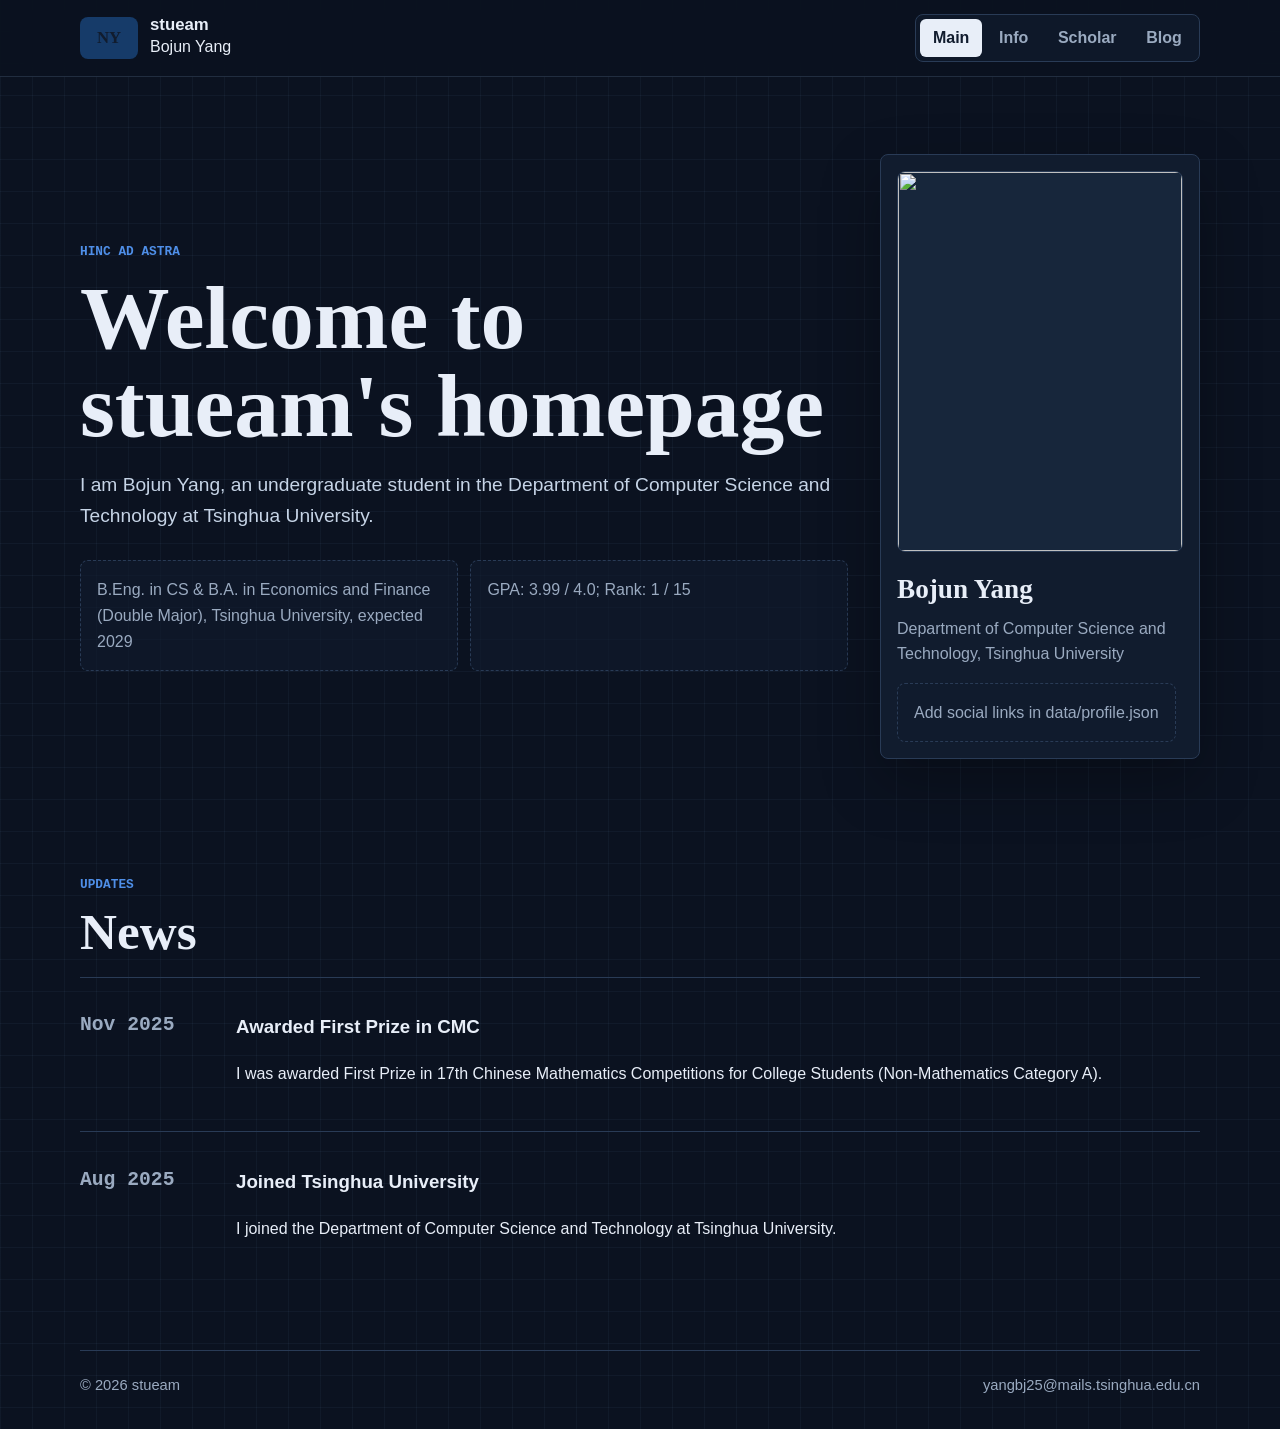
==== index.html @ 362ceb6b "feat: Intro homepage" ====
<!doctype html>
<html lang="en">
  <head>
    <meta charset="utf-8" />
    <meta name="viewport" content="width=device-width, initial-scale=1" />
    <meta name="description" content="Personal homepage template." />
    <title>stueam | Bojun Yang</title>
    <link rel="icon" href="assets/favicon.svg" type="image/svg+xml" />
    <link rel="stylesheet" href="assets/styles.css" />
    <script defer src="assets/app.js"></script>
  </head>
  <body>
    <a class="skip-link" href="#main-content">Skip to content</a>

    <header class="site-header">
      <div class="header-inner">
        <a class="brand" href="#main" aria-label="Homepage">
          <span class="brand-mark">NY</span>
          <span>
            <strong>stueam</strong>
            Bojun Yang
          </span>
        </a>

        <nav class="top-nav" aria-label="Primary navigation">
          <button class="nav-tab" type="button" data-route-target="main">Main</button>
          <button class="nav-tab" type="button" data-route-target="info">Info</button>
          <button class="nav-tab" type="button" data-route-target="scholar">Scholar</button>
          <button class="nav-tab" type="button" data-route-target="blog">Blog</button>
        </nav>
      </div>
    </header>

    <main id="main-content">
      <section id="view-main" class="view" aria-labelledby="main-title">
        <div class="hero-band">
          <div class="hero-grid">
            <div class="hero-copy">
              <h2 class="eyebrow">Hinc ad astra</h2>
              <h1 id="main-title">Welcome to stueam's homepage</h1>
              <p id="profile-bio" class="lead">Replace this area with your own introduction.</p>
              <div id="quick-facts" class="fact-grid" aria-label="Quick facts"></div>
            </div>

            <aside class="profile-card" aria-label="Profile summary">
              <div class="portrait-frame">
                <img src="C:\Users\18041\Desktop\stueam.github.io\data\portrait.jpg" style="width:100%; height:100%; object-fit:cover;">
              </div>
              <div>
                <h2 id="profile-name">Your Name</h2>
                <p id="profile-headline">Short headline placeholder</p>
              </div>
              <div id="social-links" class="social-links"></div>
            </aside>
          </div>
        </div>

        <div class="content-band">
          <div class="section-heading">
            <p class="eyebrow">Updates</p>
            <h2>News</h2>
          </div>
          <div id="news-list" class="news-list"></div>
        </div>
      </section>

      <section id="view-info" class="view" aria-labelledby="info-title" hidden>
        <div class="content-band resume-layout">
          <aside class="resume-toc" aria-label="Resume sections">
            <div class="mini-profile">
              <div class="mini-profile-placeholder">photo</div>
              <div>
                <strong>Your Name</strong>
                <span>Role or affiliation</span>
              </div>
            </div>
            <nav id="resume-toc-links"></nav>
          </aside>

          <article class="resume-panel">
            <div class="section-heading">
              <p class="eyebrow">Curriculum vitae</p>
              <h1 id="info-title">Info</h1>
            </div>
            <div id="resume-header" class="resume-header"></div>
            <div id="resume-sections"></div>
          </article>
        </div>
      </section>

      <section id="view-scholar" class="view" aria-labelledby="scholar-title" hidden>
        <div class="content-band">
          <div class="section-heading">
            <p class="eyebrow">Publications</p>
            <h1 id="scholar-title">Scholar</h1>
          </div>
          <div id="paper-list" class="paper-list"></div>
        </div>
      </section>

      <section id="view-blog" class="view" aria-labelledby="blog-title" hidden>
        <div class="content-band">
          <div class="section-heading">
            <p class="eyebrow">Writing archive</p>
            <h1 id="blog-title">Blog</h1>
          </div>

          <div class="blog-shell">
            <aside class="blog-sidebar" aria-label="Blog categories">
              <div id="blog-categories" class="category-list"></div>
            </aside>

            <div class="blog-main">
              <div id="blog-list" class="blog-list"></div>
              <article id="blog-reader" class="blog-reader" hidden>
                <button id="reader-close" class="icon-button" type="button" aria-label="Close reader">x</button>
                <div id="reader-meta" class="reader-meta"></div>
                <div class="reader-layout">
                  <nav id="reader-toc" class="reader-toc" aria-label="Document table of contents"></nav>
                  <div id="reader-content" class="reader-content"></div>
                </div>
              </article>
            </div>
          </div>
        </div>
      </section>

      <section id="view-doc" class="view document-view" aria-labelledby="doc-title" hidden>
        <div class="doc-band">
          <article id="doc-reader" class="doc-reader">
            <header class="doc-header">
              <button id="doc-back" class="text-button doc-back" type="button">Back</button>
              <div id="doc-meta" class="doc-meta"></div>
            </header>
            <div class="doc-layout">
              <div id="doc-content" class="reader-content doc-content"></div>
              <nav id="doc-toc" class="reader-toc doc-toc" aria-label="Document table of contents"></nav>
            </div>
          </article>
        </div>
      </section>
    </main>

    <footer class="site-footer">
      <span>&copy; <span id="year"></span> stueam</span>
      <span>yangbj25@mails.tsinghua.edu.cn</span>
    </footer>
  </body>
</html>
---- assets/styles.css ----
:root {
  color-scheme: light;
  --bg: #0b1220;
  --paper: #111c2e;
  --ink: #e8eef8;
  --muted: #9aaac0;
  --line: #293b56;
  --accent: #4f8fe8;
  --accent-2: #66a3d9;
  --soft: #17263b;
  --shadow: 0 22px 60px rgba(0, 0, 0, 0.28);
  --max: 1120px;
  --mono: "SFMono-Regular", Consolas, "Liberation Mono", monospace;
  --sans: "Segoe UI", "Noto Sans SC", Arial, sans-serif;
  --serif: Georgia, "Times New Roman", serif;
}

* {
  box-sizing: border-box;
}

html {
  scroll-behavior: smooth;
}

body {
  margin: 0;
  min-width: 320px;
  min-height: 100vh;
  display: flex;
  flex-direction: column;
  background:
    linear-gradient(90deg, rgba(125, 166, 214, 0.055) 1px, transparent 1px) 0 0 / 32px 32px,
    linear-gradient(0deg, rgba(125, 166, 214, 0.055) 1px, transparent 1px) 0 0 / 32px 32px,
    var(--bg);
  color: var(--ink);
  font-family: var(--sans);
  line-height: 1.6;
}

main {
  flex: 1 0 auto;
}

a {
  color: inherit;
}

button {
  font: inherit;
}

.skip-link {
  position: fixed;
  left: 1rem;
  top: 1rem;
  z-index: 10;
  transform: translateY(-150%);
  background: var(--ink);
  color: var(--paper);
  padding: 0.6rem 0.8rem;
  border-radius: 6px;
}

.skip-link:focus {
  transform: translateY(0);
}

.site-header {
  position: sticky;
  top: 0;
  z-index: 5;
  background: rgba(11, 18, 32, 0.9);
  border-bottom: 1px solid rgba(142, 174, 211, 0.18);
  backdrop-filter: blur(14px);
}

.header-inner,
.hero-band,
.content-band,
.site-footer,
.doc-band {
  width: min(var(--max), calc(100% - 32px));
  margin: 0 auto;
}

.header-inner {
  min-height: 76px;
  display: flex;
  align-items: center;
  justify-content: space-between;
  gap: 1rem;
}

.brand {
  display: inline-flex;
  align-items: center;
  gap: 0.75rem;
  text-decoration: none;
  min-width: max-content;
}

.brand-mark,
.portrait-placeholder,
.mini-profile-placeholder {
  display: grid;
  place-items: center;
  color: var(--paper);
  background: #163b69;
  border-radius: 8px;
}

.brand-mark {
  width: 58px;
  height: 42px;
  font-family: var(--serif);
  font-size: 1.05rem;
  font-weight: 700;
}

.brand strong,
.brand small {
  display: block;
}

.brand strong {
  line-height: 1.1;
  font-size: 1.05rem;
}

.brand small {
  color: var(--muted);
  font-size: 0.8rem;
}

.top-nav {
  display: inline-flex;
  align-items: center;
  gap: 0.25rem;
  padding: 0.28rem;
  background: rgba(17, 28, 46, 0.68);
  border: 1px solid var(--line);
  border-radius: 8px;
}

.nav-tab {
  min-height: 38px;
  border: 0;
  border-radius: 6px;
  background: transparent;
  color: var(--muted);
  padding: 0 0.8rem;
  cursor: pointer;
  font-weight: 700;
}

.nav-tab:hover,
.nav-tab:focus-visible {
  color: var(--ink);
  background: var(--soft);
}

.nav-tab.is-active {
  background: var(--ink);
  color: var(--paper);
}

.view {
  animation: fade-in 180ms ease;
}

@keyframes fade-in {
  from {
    opacity: 0;
    transform: translateY(5px);
  }
  to {
    opacity: 1;
    transform: translateY(0);
  }
}

.hero-band {
  padding: clamp(2.4rem, 6vw, 5rem) 0 clamp(2.5rem, 5vw, 4rem);
}

.hero-grid,
.resume-layout,
.blog-shell,
.reader-layout,
.doc-layout {
  display: grid;
  gap: clamp(1.2rem, 3vw, 2rem);
  align-items: start;
}

.hero-grid {
  grid-template-columns: minmax(0, 1fr) 320px;
  align-items: center;
}

.hero-copy h1,
.section-heading h1,
.section-heading h2,
.profile-card h2,
.reader-meta h2,
.doc-meta h1 {
  font-family: var(--serif);
}

.hero-copy h1 {
  margin: 0;
  font-size: clamp(2.6rem, 7vw, 5.8rem);
  line-height: 0.98;
}

.lead {
  max-width: 760px;
  margin: 1.3rem 0 0;
  color: #c6d4e6;
  font-size: clamp(1rem, 1.5vw, 1.22rem);
}

.eyebrow {
  margin: 0 0 0.7rem;
  color: var(--accent);
  font-family: var(--mono);
  font-size: 0.8rem;
  font-weight: 800;
  text-transform: uppercase;
}

.fact-grid,
.news-list,
.paper-list,
.blog-list,
.category-list {
  display: grid;
  gap: 0.8rem;
}

.fact-grid {
  margin-top: 1.8rem;
  grid-template-columns: repeat(2, minmax(0, 1fr));
}

.fact-item,
.empty-state,
.loading-line {
  border: 1px dashed var(--line);
  border-radius: 8px;
  background: rgba(17, 28, 46, 0.62);
  color: var(--muted);
  padding: 1rem;
}

.profile-card,
.reader-content {
  background: var(--paper);
  border: 1px solid var(--line);
  border-radius: 8px;
  box-shadow: var(--shadow);
}

.profile-card {
  padding: 1rem;
}

.portrait-frame {
  aspect-ratio: 3 / 4;
  overflow: hidden;
  border-radius: 8px;
  background: var(--soft);
  border: 1px solid var(--line);
}

.portrait-placeholder {
  width: 100%;
  height: 100%;
  background: linear-gradient(135deg, #101f36, #245a96);
  font-family: var(--mono);
  text-transform: uppercase;
  letter-spacing: 0.16em;
}

.profile-card h2 {
  margin: 1rem 0 0.25rem;
  font-size: 1.7rem;
}

.profile-card p {
  margin: 0;
  color: var(--muted);
}

.social-links {
  display: flex;
  flex-wrap: wrap;
  gap: 0.45rem;
  margin-top: 1rem;
}

.social-link,
.text-button,
.category-button {
  min-height: 38px;
  display: inline-flex;
  align-items: center;
  justify-content: center;
  border-radius: 6px;
}

.social-link,
.category-button {
  border: 1px solid var(--line);
  background: #16243a;
  color: #dbe8f7;
  padding: 0 0.7rem;
  text-decoration: none;
}

.content-band {
  padding: clamp(1.8rem, 4vw, 3.5rem) 0 clamp(3rem, 6vw, 5rem);
}

.section-heading {
  margin-bottom: 1.2rem;
}

.section-heading h1,
.section-heading h2 {
  margin: 0;
  font-size: clamp(2rem, 4vw, 3.4rem);
  line-height: 1;
}

.news-item,
.paper-item,
.blog-item,
.resume-entry {
  border-top: 1px solid var(--line);
  padding: 1rem 0;
}

.news-item {
  display: grid;
  grid-template-columns: 140px minmax(0, 1fr);
  gap: 1rem;
}

.resume-layout {
  grid-template-columns: 260px minmax(0, 1fr);
}

.resume-toc,
.blog-sidebar,
.reader-toc,
.doc-toc {
  position: sticky;
  top: 96px;
}

.mini-profile {
  display: grid;
  grid-template-columns: 64px minmax(0, 1fr);
  gap: 0.75rem;
  align-items: center;
  margin-bottom: 1rem;
}

.mini-profile-placeholder {
  height: 76px;
  background: linear-gradient(135deg, #12365d, #3475b8);
  font-family: var(--mono);
  text-transform: uppercase;
}

.resume-toc nav,
.reader-toc {
  display: grid;
  gap: 0.2rem;
  border-left: 1px solid var(--line);
  padding-left: 0.8rem;
}

.resume-header {
  padding: 1rem 0 1.35rem;
  border-top: 2px solid var(--ink);
  border-bottom: 1px solid var(--line);
}

.resume-contact {
  display: flex;
  flex-wrap: wrap;
  gap: 0.7rem 1rem;
  color: var(--muted);
  font-size: 0.92rem;
}

.resume-section {
  scroll-margin-top: 96px;
  padding: 1.55rem 0 0;
}

.resume-section > h2 {
  margin: 0 0 0.8rem;
  color: #8fb5df;
  font-family: var(--mono);
  font-size: 0.92rem;
  text-transform: uppercase;
}

.entry-topline,
.paper-item,
.blog-item {
  display: flex;
  justify-content: space-between;
  gap: 1rem;
  align-items: flex-start;
}

.entry-topline h3,
.paper-item h2,
.blog-item h2 {
  margin: 0;
}

.entry-subline,
.item-meta,
.news-item time,
.paper-item span {
  color: var(--muted);
  font-family: var(--mono);
  font-size: 0.82rem;
}

.blog-shell {
  grid-template-columns: 220px minmax(0, 1fr);
}

.blog-main {
  min-width: 0;
}

.category-button {
  width: 100%;
  justify-content: space-between;
  cursor: pointer;
}

.category-button.is-active {
  border-color: var(--ink);
  background: var(--ink);
  color: var(--paper);
}

.text-button {
  border: 1px solid var(--ink);
  background: var(--ink);
  color: var(--paper);
  padding: 0 0.9rem;
  cursor: pointer;
  text-decoration: none;
  white-space: nowrap;
}

.text-button:hover,
.text-button:focus-visible {
  background: transparent;
  color: var(--ink);
}

.blog-reader {
  position: relative;
  margin-top: 1.2rem;
  border-top: 2px solid var(--ink);
  padding-top: 1.3rem;
}

.icon-button {
  position: absolute;
  top: 1.1rem;
  right: 0;
  width: 38px;
  height: 38px;
  border: 1px solid var(--line);
  border-radius: 6px;
  background: var(--paper);
  cursor: pointer;
}

.reader-content {
  min-width: 0;
  padding: clamp(1rem, 3vw, 2rem);
}

.document-view {
  min-width: 0;
}

.doc-band {
  padding: clamp(1.6rem, 4vw, 3.2rem) 0 clamp(4rem, 7vw, 6rem);
}

.doc-header {
  display: grid;
  grid-template-columns: max-content minmax(0, 1fr);
  gap: clamp(1rem, 3vw, 2rem);
  align-items: center;
  padding: 0.72rem 0 0.78rem;
  border-top: 2px solid var(--ink);
  border-bottom: 1px solid var(--line);
}

.doc-layout {
  grid-template-columns: minmax(0, 1fr) 240px;
  margin-top: clamp(1.1rem, 2.4vw, 1.9rem);
}

.doc-content {
  background: transparent;
  box-shadow: none;
}

.site-footer {
  padding: 1.4rem 0 2rem;
  display: flex;
  justify-content: space-between;
  gap: 1rem;
  border-top: 1px solid var(--line);
  color: var(--muted);
  font-size: 0.92rem;
}

@media (max-width: 860px) {
  .header-inner {
    min-height: auto;
    padding: 0.75rem 0;
    align-items: stretch;
    flex-direction: column;
  }

  .top-nav {
    width: 100%;
    overflow-x: auto;
  }

  .nav-tab {
    flex: 1 0 auto;
  }

  .hero-grid,
  .resume-layout,
  .blog-shell,
  .reader-layout,
  .doc-layout {
    grid-template-columns: 1fr;
  }

  .resume-toc,
  .blog-sidebar,
  .reader-toc,
  .doc-toc {
    position: static;
  }
}

@media (max-width: 620px) {
  body {
    background-size: 24px 24px;
  }

  .header-inner,
  .hero-band,
  .content-band,
  .site-footer,
  .doc-band {
    width: min(100% - 24px, var(--max));
  }

  .fact-grid {
    grid-template-columns: 1fr;
  }

  .news-item,
  .paper-item,
  .blog-item,
  .entry-topline,
  .site-footer {
    grid-template-columns: 1fr;
    flex-direction: column;
    align-items: flex-start;
  }
}
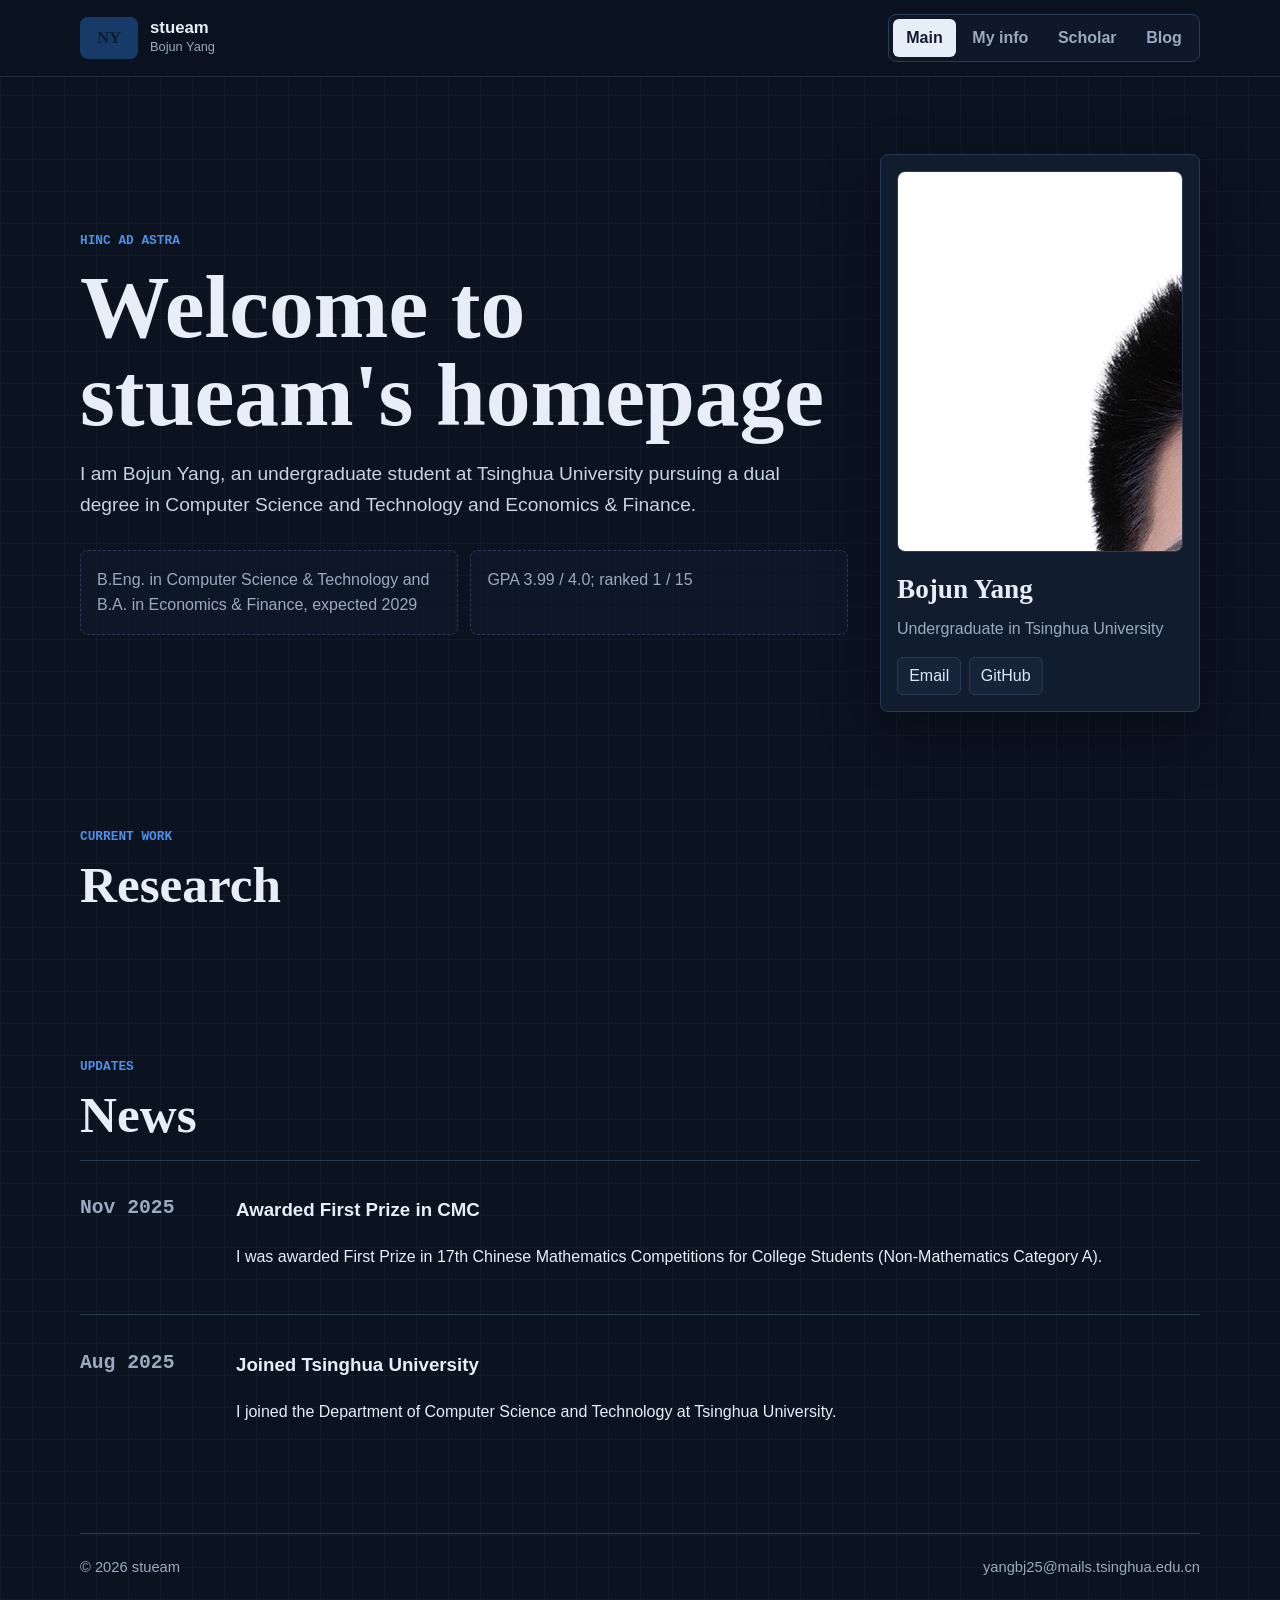
==== commit 10964e96: "update resume" ====
--- a/index.html
+++ b/index.html
@@ -3,7 +3,7 @@
   <head>
     <meta charset="utf-8" />
     <meta name="viewport" content="width=device-width, initial-scale=1" />
-    <meta name="description" content="Personal homepage template." />
+    <meta name="description" content="Bojun Yang — undergraduate researcher in AI systems and high-performance computing." />
     <title>stueam | Bojun Yang</title>
     <link rel="icon" href="assets/favicon.svg" type="image/svg+xml" />
     <link rel="stylesheet" href="assets/styles.css" />
@@ -18,13 +18,13 @@
           <span class="brand-mark">NY</span>
           <span>
             <strong>stueam</strong>
-            Bojun Yang
+            <small>Bojun Yang</small>
           </span>
         </a>
 
         <nav class="top-nav" aria-label="Primary navigation">
           <button class="nav-tab" type="button" data-route-target="main">Main</button>
-          <button class="nav-tab" type="button" data-route-target="info">Info</button>
+          <button class="nav-tab" type="button" data-route-target="info">My info</button>
           <button class="nav-tab" type="button" data-route-target="scholar">Scholar</button>
           <button class="nav-tab" type="button" data-route-target="blog">Blog</button>
         </nav>
@@ -44,7 +44,7 @@
 
             <aside class="profile-card" aria-label="Profile summary">
               <div class="portrait-frame">
-                <img src="C:\Users\18041\Desktop\stueam.github.io\data\portrait.jpg" style="width:100%; height:100%; object-fit:cover;">
+                <img id="profile-avatar" src="data/portrait.jpg" alt="Portrait of Bojun Yang" />
               </div>
               <div>
                 <h2 id="profile-name">Your Name</h2>
@@ -53,6 +53,14 @@
               <div id="social-links" class="social-links"></div>
             </aside>
           </div>
+        </div>
+
+        <div class="content-band research-band">
+          <div class="section-heading">
+            <p class="eyebrow">Current work</p>
+            <h2>Research</h2>
+          </div>
+          <div id="research-list" class="research-list"></div>
         </div>
 
         <div class="content-band">
@@ -68,10 +76,10 @@
         <div class="content-band resume-layout">
           <aside class="resume-toc" aria-label="Resume sections">
             <div class="mini-profile">
-              <div class="mini-profile-placeholder">photo</div>
+              <img src="data/portrait.jpg" alt="Portrait of Bojun Yang" />
               <div>
-                <strong>Your Name</strong>
-                <span>Role or affiliation</span>
+                <strong>Bojun Yang</strong>
+                <span>AI Systems · Tsinghua University</span>
               </div>
             </div>
             <nav id="resume-toc-links"></nav>
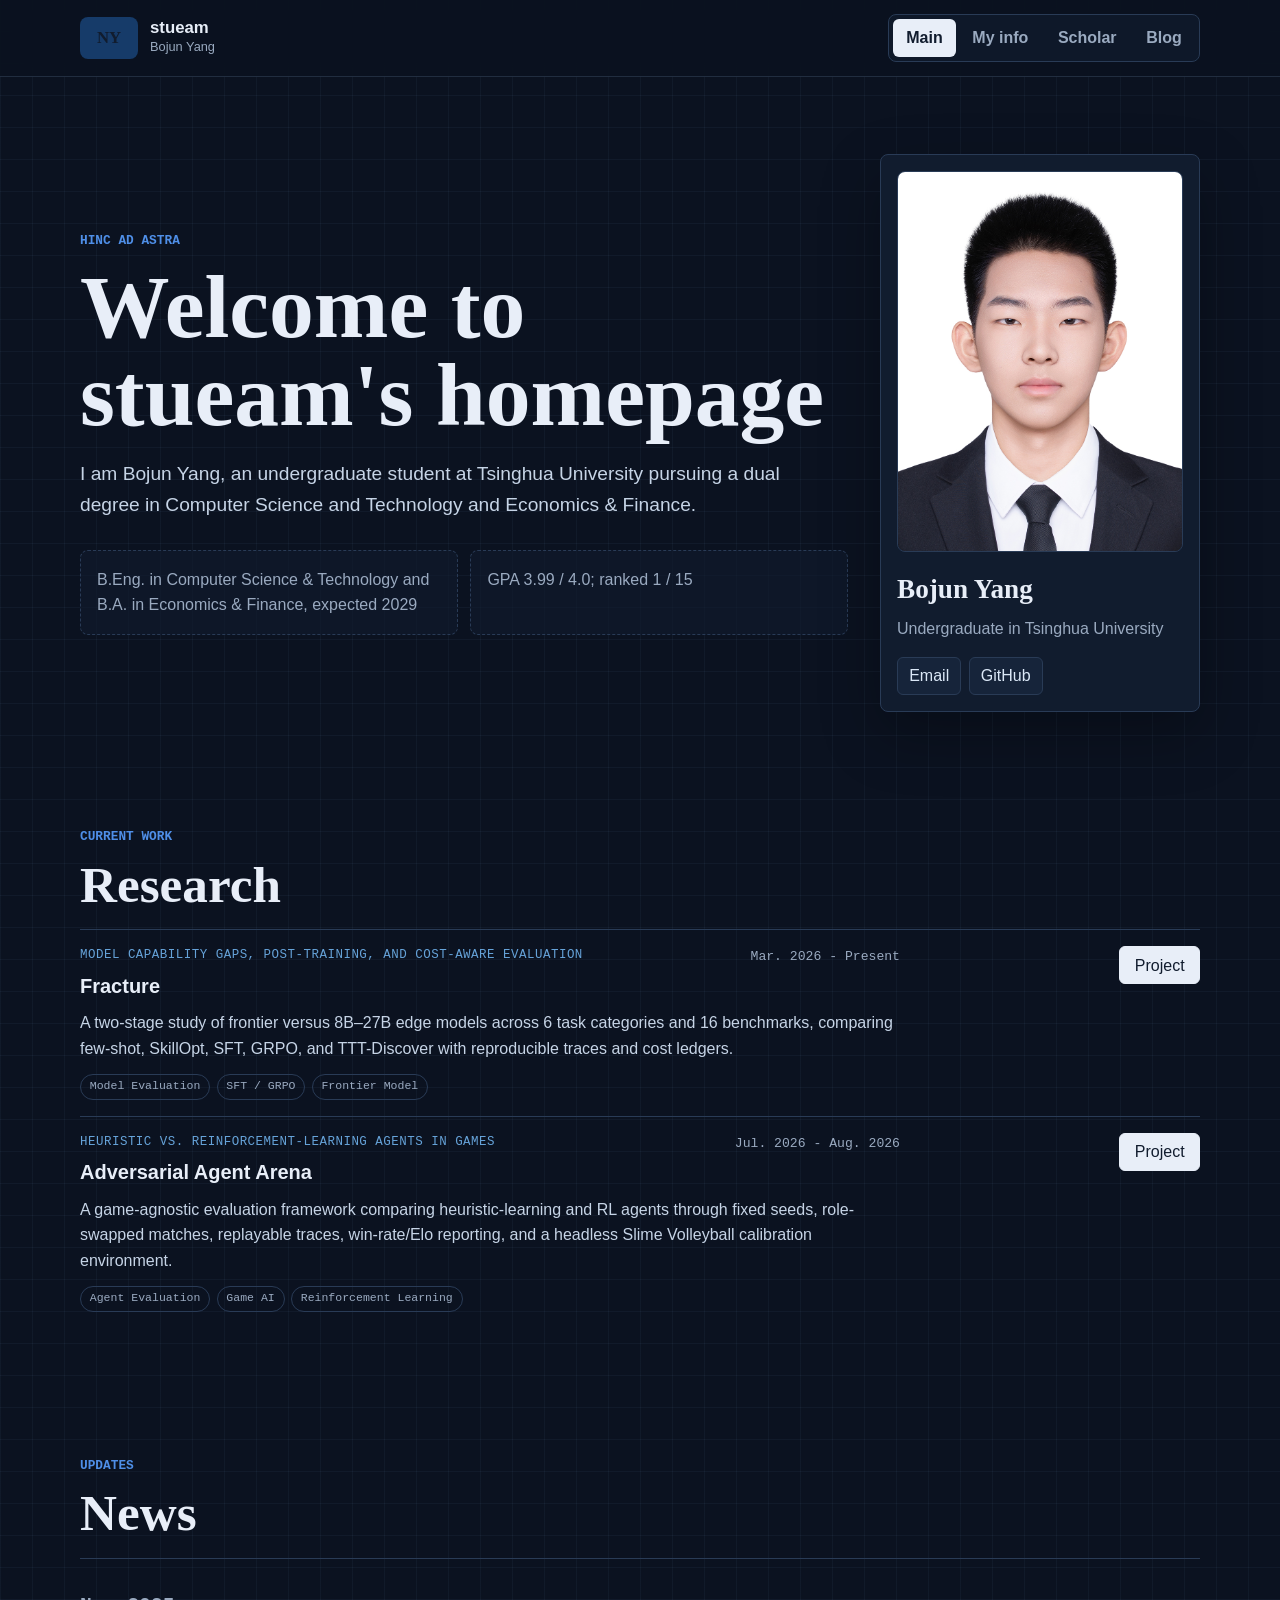
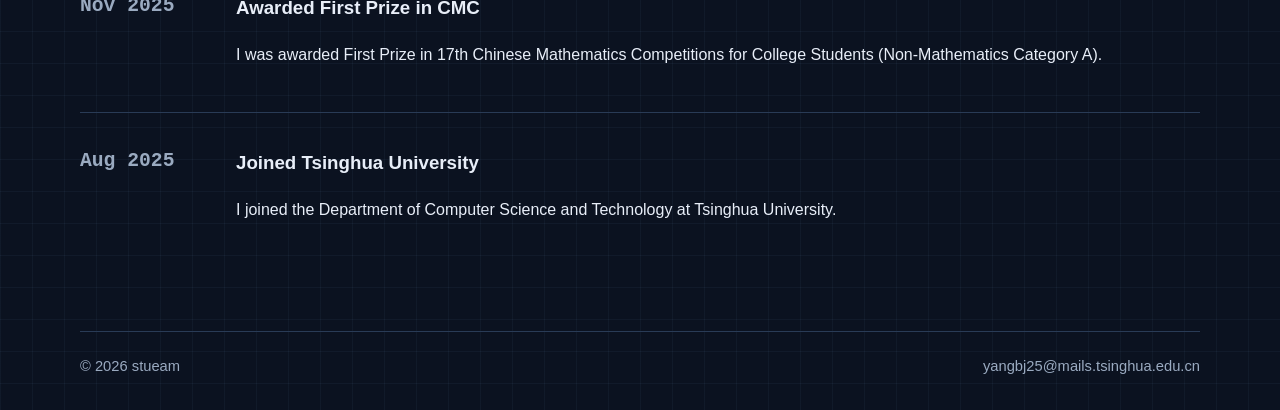
==== commit 7f366fac: "fix: portrait display bug" ====
--- a/index.html
+++ b/index.html
@@ -6,8 +6,8 @@
     <meta name="description" content="Bojun Yang — undergraduate researcher in AI systems and high-performance computing." />
     <title>stueam | Bojun Yang</title>
     <link rel="icon" href="assets/favicon.svg" type="image/svg+xml" />
-    <link rel="stylesheet" href="assets/styles.css" />
-    <script defer src="assets/app.js"></script>
+    <link rel="stylesheet" href="assets/styles.css?v=20260906" />
+    <script defer src="assets/app.js?v=20260906"></script>
   </head>
   <body>
     <a class="skip-link" href="#main-content">Skip to content</a>
@@ -44,7 +44,7 @@
 
             <aside class="profile-card" aria-label="Profile summary">
               <div class="portrait-frame">
-                <img id="profile-avatar" src="data/portrait.jpg" alt="Portrait of Bojun Yang" />
+                <img id="profile-avatar" src="data/portrait.jpg" alt="Portrait of Bojun Yang" style="width:100%;height:100%;object-fit:cover;object-position:center top;" />
               </div>
               <div>
                 <h2 id="profile-name">Your Name</h2>
@@ -76,7 +76,7 @@
         <div class="content-band resume-layout">
           <aside class="resume-toc" aria-label="Resume sections">
             <div class="mini-profile">
-              <img src="data/portrait.jpg" alt="Portrait of Bojun Yang" />
+              <img src="data/portrait.jpg" alt="Portrait of Bojun Yang" style="width:100%;height:100%;object-fit:cover;object-position:center top;" />
               <div>
                 <strong>Bojun Yang</strong>
                 <span>AI Systems · Tsinghua University</span>
--- a/assets/styles.css
+++ b/assets/styles.css
@@ -274,6 +274,14 @@
   border: 1px solid var(--line);
 }
 
+.portrait-frame img,
+.mini-profile img {
+  width: 100%;
+  height: 100%;
+  object-fit: cover;
+  object-position: center top;
+}
+
 .portrait-placeholder {
   width: 100%;
   height: 100%;
@@ -335,6 +343,7 @@
 }
 
 .news-item,
+.research-item,
 .paper-item,
 .blog-item,
 .resume-entry {
@@ -346,6 +355,76 @@
   display: grid;
   grid-template-columns: 140px minmax(0, 1fr);
   gap: 1rem;
+}
+
+.research-list {
+  display: grid;
+  gap: 0;
+}
+
+.research-item {
+  display: flex;
+  justify-content: space-between;
+  gap: 1.5rem;
+  align-items: flex-start;
+}
+
+.research-main {
+  min-width: 0;
+}
+
+.research-topline {
+  display: flex;
+  justify-content: space-between;
+  gap: 1rem;
+  align-items: flex-start;
+}
+
+.research-kicker {
+  margin: 0 0 0.2rem;
+  color: var(--accent-2);
+  font-family: var(--mono);
+  font-size: 0.78rem;
+  text-transform: uppercase;
+  letter-spacing: 0.04em;
+}
+
+.research-item h3 {
+  margin: 0;
+  font-size: 1.25rem;
+}
+
+.research-item time {
+  color: var(--muted);
+  font-family: var(--mono);
+  font-size: 0.82rem;
+  white-space: nowrap;
+}
+
+.research-item p:not(.research-kicker) {
+  max-width: 820px;
+  margin: 0.55rem 0 0;
+  color: #c6d4e6;
+}
+
+.research-tags {
+  display: flex;
+  flex-wrap: wrap;
+  gap: 0.4rem;
+  margin-top: 0.75rem;
+}
+
+.research-tags span {
+  border: 1px solid var(--line);
+  border-radius: 999px;
+  padding: 0.18rem 0.55rem;
+  color: var(--muted);
+  font-family: var(--mono);
+  font-size: 0.72rem;
+}
+
+.research-link {
+  flex: 0 0 auto;
 }
 
 .resume-layout {
@@ -395,6 +474,16 @@
   gap: 0.7rem 1rem;
   color: var(--muted);
   font-size: 0.92rem;
+}
+
+.resume-contact a {
+  color: var(--muted);
+  text-decoration: none;
+}
+
+.resume-contact a:hover,
+.resume-contact a:focus-visible {
+  color: var(--ink);
 }
 
 .resume-section {
@@ -583,6 +672,7 @@
   }
 
   .news-item,
+  .research-item,
   .paper-item,
   .blog-item,
   .entry-topline,
@@ -591,4 +681,9 @@
     flex-direction: column;
     align-items: flex-start;
   }
-}
+
+  .research-topline {
+    flex-direction: column;
+    gap: 0.2rem;
+  }
+}
